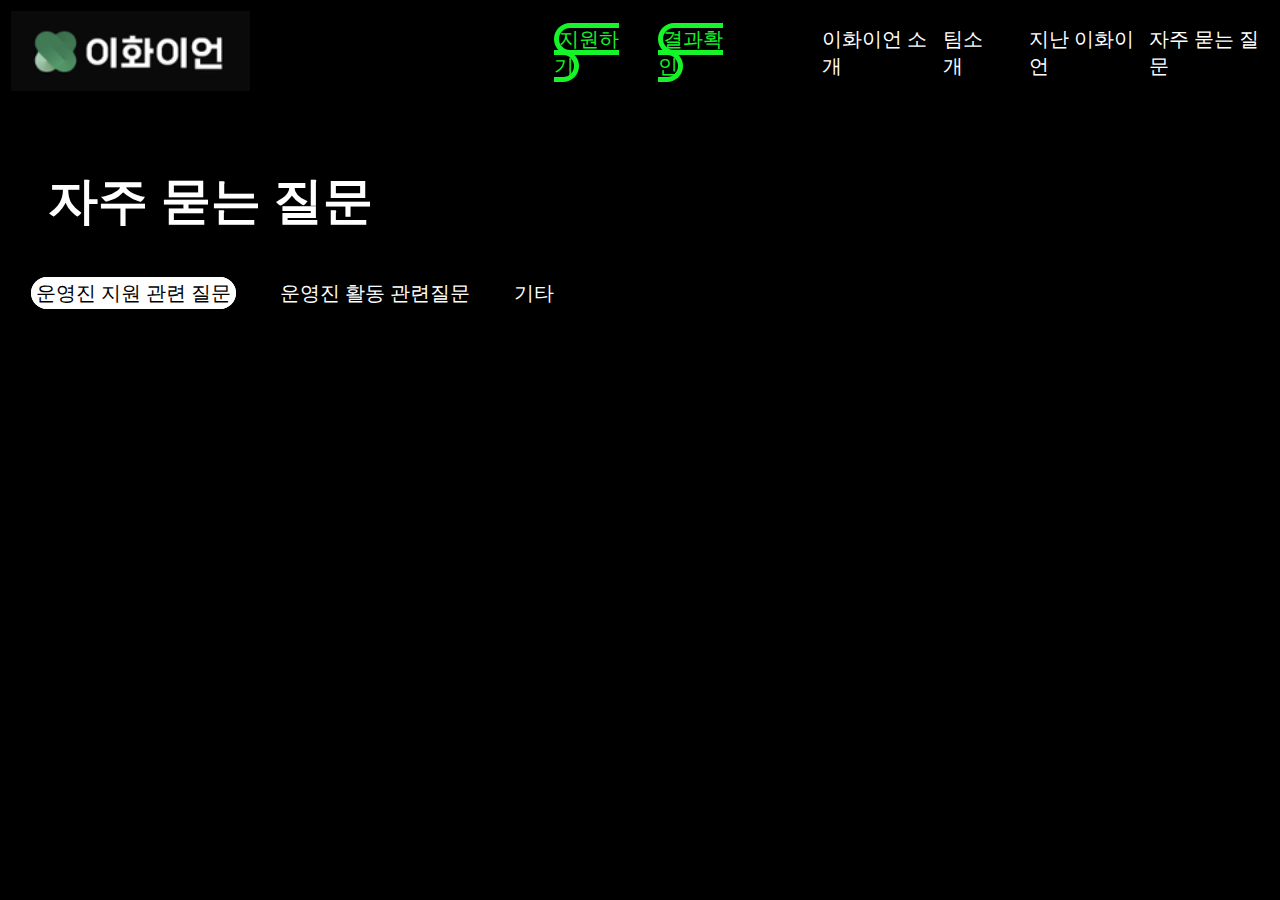
==== mine.html @ f12d69c2 "first commit" ====
<!DOCTYPE html>
<html lang="eng">
<head>
    <meta charset="UTF-8">
    <meta name="viewport" content="width=device-width, initial-scale=1.0">
    <title>정채원</title>
   
   <style>
    
       
    </style>
</head>
<body>
    <style>
        body{
            background-color: black;
        }
        a{
            font-size:20px;
            margin-right:40px;
            text-decoration:none;
        }
        img{
            margin-right: 300px;
        }
        .dome{
            border: 5px solid #16F529 ;
            border-radius: 20px;
        }
        .result-link{
            margin-right: 100px;
        }
        header{
          
             font-family: 'NanumBarunGothic';

        }
        main{
            color:white;
            margin-top:70px
        }
        h2{
            margin-left:40px;
            margin-right:40px;
            font-size: 50px;
        }
        .dome2{
            border-radius:20px;
            border: 5px solid white ;
            color:black;
            background-color: white;

        }
        .table2{
            margin: 0 20px;
        }
     
    </style>
    <header>
        <table>
            <tr>
              <td><img src="logo.png" alt="logo"/></td>
              <td><a href="#" class="dome" style="color:#16F529 ;"> 지원하기</a></td>
              <td><a href="#" class="dome result-link" style="color:#16F529 ;"> 결과확인</a></td>
              <td><a href="#" style="color:white;"> 이화이언 소개</a></td>
              <td><a href="#" style="color:white;"> 팀소개</a></td>
              <td><a href="#" style="color:white;"> 지난 이화이언</a></td>
              <td><a href="#" style="color:white;"> 자주 묻는 질문</a></td>
        
            </tr>
      </table>
    </header>
    <main>
        
        <h2>자주 묻는 질문 </h2>
        <table class="table2">
            <tr>
              
              <td><a href="#" class="dome2"> 운영진 지원 관련 질문</a></td>
              <td><a href="#" style="color:white;"> 운영진 활동 관련질문</a></td>
              <td><a href="#" style="color:white;"> 기타</a></td>
             
            </tr>
      </table>

    </main>
    

   
    
</body>
</html>
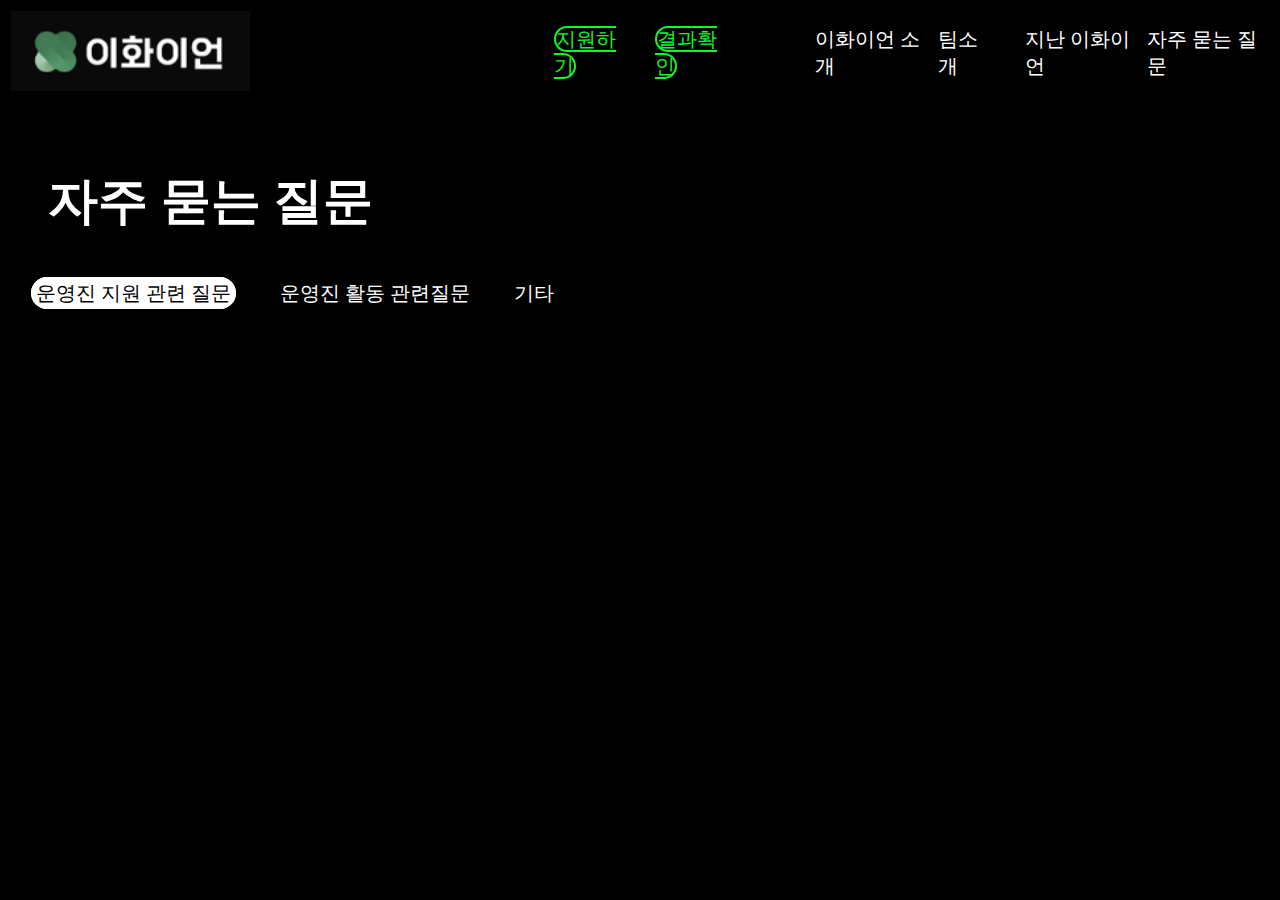
==== commit 6eeda13c: "first commit" ====
--- a/mine.html
+++ b/mine.html
@@ -24,7 +24,7 @@
             margin-right: 300px;
         }
         .dome{
-            border: 5px solid #16F529 ;
+            border: 2px solid #16F529 ;
             border-radius: 20px;
         }
         .result-link{
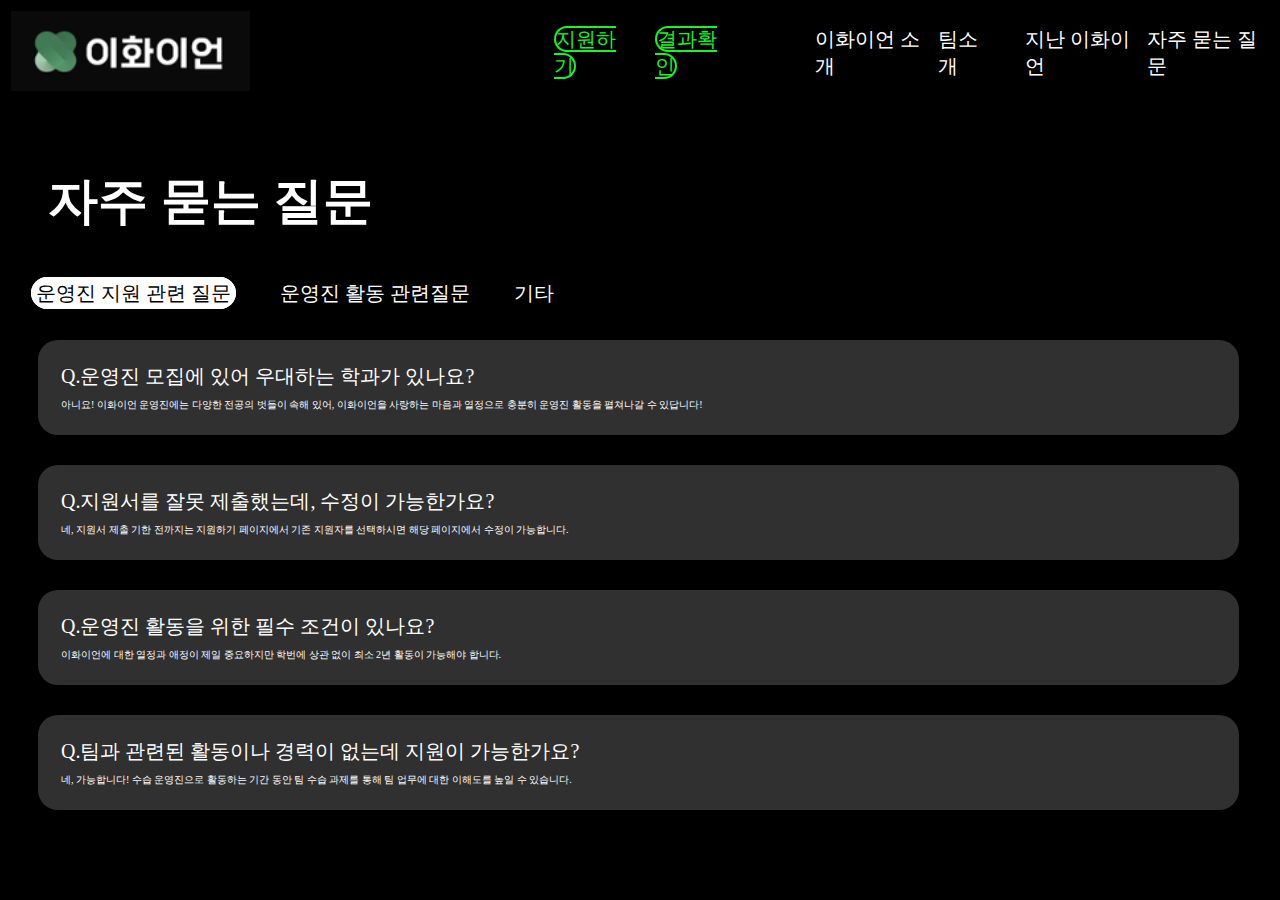
==== commit 347aaeb7: "Update mine.html" ====
--- a/mine.html
+++ b/mine.html
@@ -54,6 +54,43 @@
         .table2{
             margin: 0 20px;
         }
+        .table3{
+            background-color:#303030;
+            margin: 0 30px;
+            margin-top: 30px;
+            padding: 20px; /* Add padding for spacing */
+            border-radius: 20px; /* Add border radius */
+            width: 95%; //*옆으로 눌리기 */
+        }
+
+        .table4{
+            background-color:#303030;
+            margin: 0 30px;
+            margin-top: 30px;
+            padding: 20px; /* Add padding for spacing */
+            border-radius: 20px; /* Add border radius */
+            width: 95%; //*옆으로 눌리기 */
+        }
+        .table5{
+            background-color:#303030;
+            margin: 0 30px;
+            margin-top: 30px;
+            padding: 20px; /* Add padding for spacing */
+            border-radius: 20px; /* Add border radius */
+            width: 95%; //*옆으로 눌리기 */
+        }
+        .table6{
+            background-color:#303030;
+            margin: 0 30px;
+            margin-top: 30px;
+            padding: 20px; /* Add padding for spacing */
+            border-radius: 20px; /* Add border radius */
+            width: 95%; //*옆으로 눌리기 */
+        }
+        .size{
+            font-size: 10px;
+        }
+     
      
     </style>
     <header>
@@ -83,10 +120,66 @@
             </tr>
       </table>
 
+
+
+
+
+
+      <table class="table3">
+        <tr>
+            <td><a href="#" style="color:white;"> Q.운영진 모집에 있어 우대하는 학과가 있나요? </a> </td>
+           
+        </tr>
+        <tr>
+            <td><a href="#" class="size" style="color:white;"> 아니요! 이화이언 운영진에는 다양한 전공의 벗들이 속해 있어, 이화이언을 사랑하는 마음과 열정으로 충분히 운영진 활동을 펼쳐나갈 수 있답니다!</a> </td>
+        </tr>
+      </table>
+
+      <table class="table4">
+        <tr>
+            <td><a href="#" style="color:white;"> Q.지원서를 잘못 제출했는데, 수정이 가능한가요? </a> </td>
+           
+        </tr>
+        <tr>
+            <td><a href="#" class="size" style="color:white;"> 네, 지원서 제출 기한 전까지는 지원하기 페이지에서 기존 지원자를 선택하시면 해당 페이지에서 수정이 가능합니다.</a> </td>
+        </tr>
+      </table>
+
+        <table class="table5">
+            <tr>
+                <td><a href="#" style="color:white;"> Q.운영진 활동을 위한 필수 조건이 있나요? </a> </td>
+               
+            </tr>
+            <tr>
+                <td><a href="#" class="size" style="color:white;"> 이화이언에 대한 열정과 애정이 제일 중요하지만 학번에 상관 없이 최소 2년 활동이 가능해야 합니다.</a> </td>
+            </tr>
+        </table>
+
+        <table class="table6">
+            <tr>
+                <td><a href="#" style="color:white;"> Q.팀과 관련된 활동이나 경력이 없는데 지원이 가능한가요? </a> </td>
+               
+            </tr>
+            <tr>
+                <td><a href="#" class="size" style="color:white;"> 네, 가능합니다! 수습 운영진으로 활동하는 기간 동안 팀 수습 과제를 통해 팀 업무에 대한 이해도를 높일 수 있습니다.</a> </td>
+            </tr>
+        </table>
+
+
+
+
+            
+
+      
+
+
+
+
+
     </main>
     
 
    
     
 </body>
-</html>+</html>
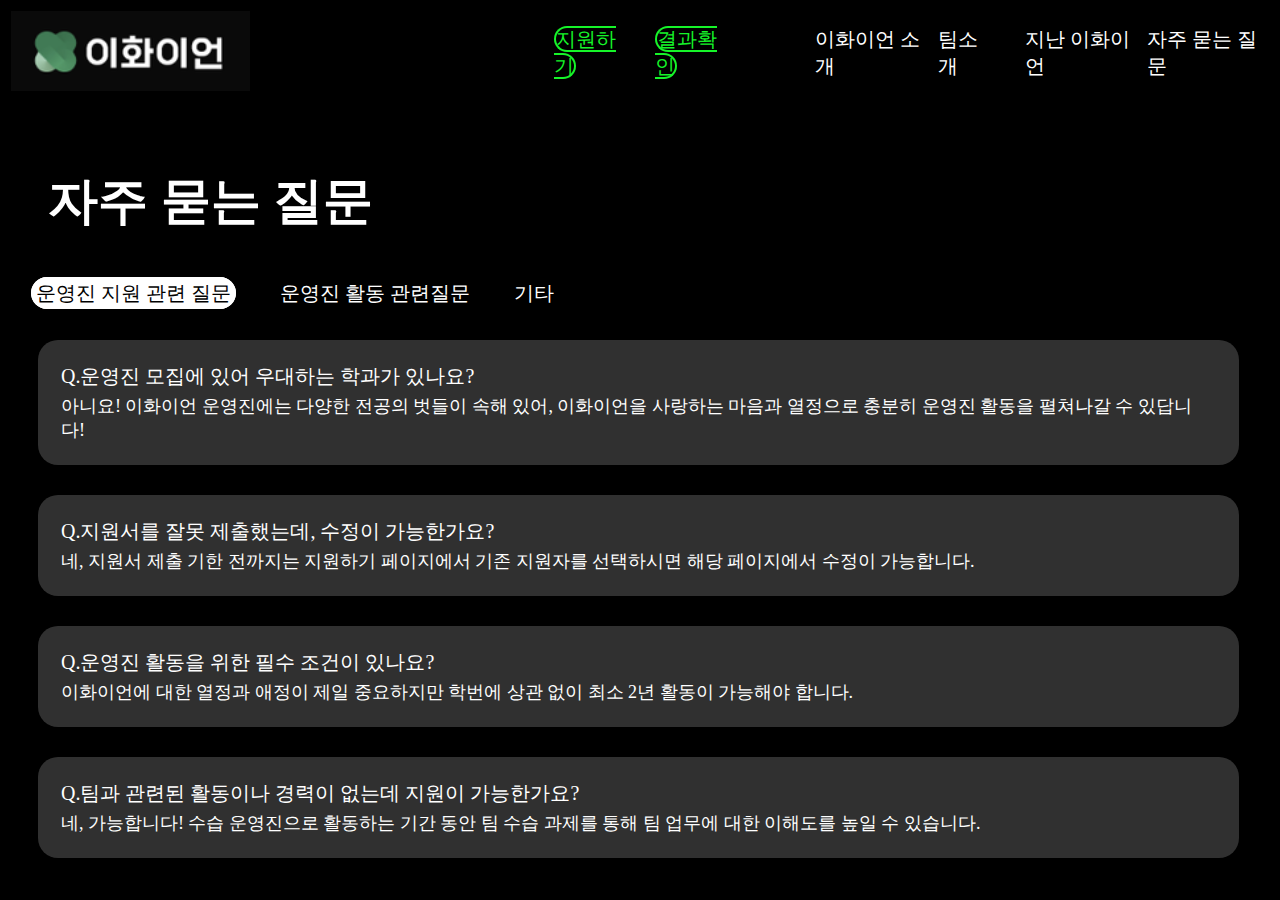
==== commit 72ac8b42: "Update mine.html" ====
--- a/mine.html
+++ b/mine.html
@@ -4,11 +4,7 @@
     <meta charset="UTF-8">
     <meta name="viewport" content="width=device-width, initial-scale=1.0">
     <title>정채원</title>
-   
-   <style>
-    
-       
-    </style>
+
 </head>
 <body>
     <style>
@@ -88,9 +84,8 @@
             width: 95%; //*옆으로 눌리기 */
         }
         .size{
-            font-size: 10px;
+            font-size: 18px;
         }
-     
      
     </style>
     <header>
@@ -119,11 +114,6 @@
              
             </tr>
       </table>
-
-
-
-
-
 
       <table class="table3">
         <tr>
@@ -165,21 +155,7 @@
             </tr>
         </table>
 
-
-
-
-            
-
-      
-
-
-
-
-
     </main>
-    
-
-   
     
 </body>
 </html>
